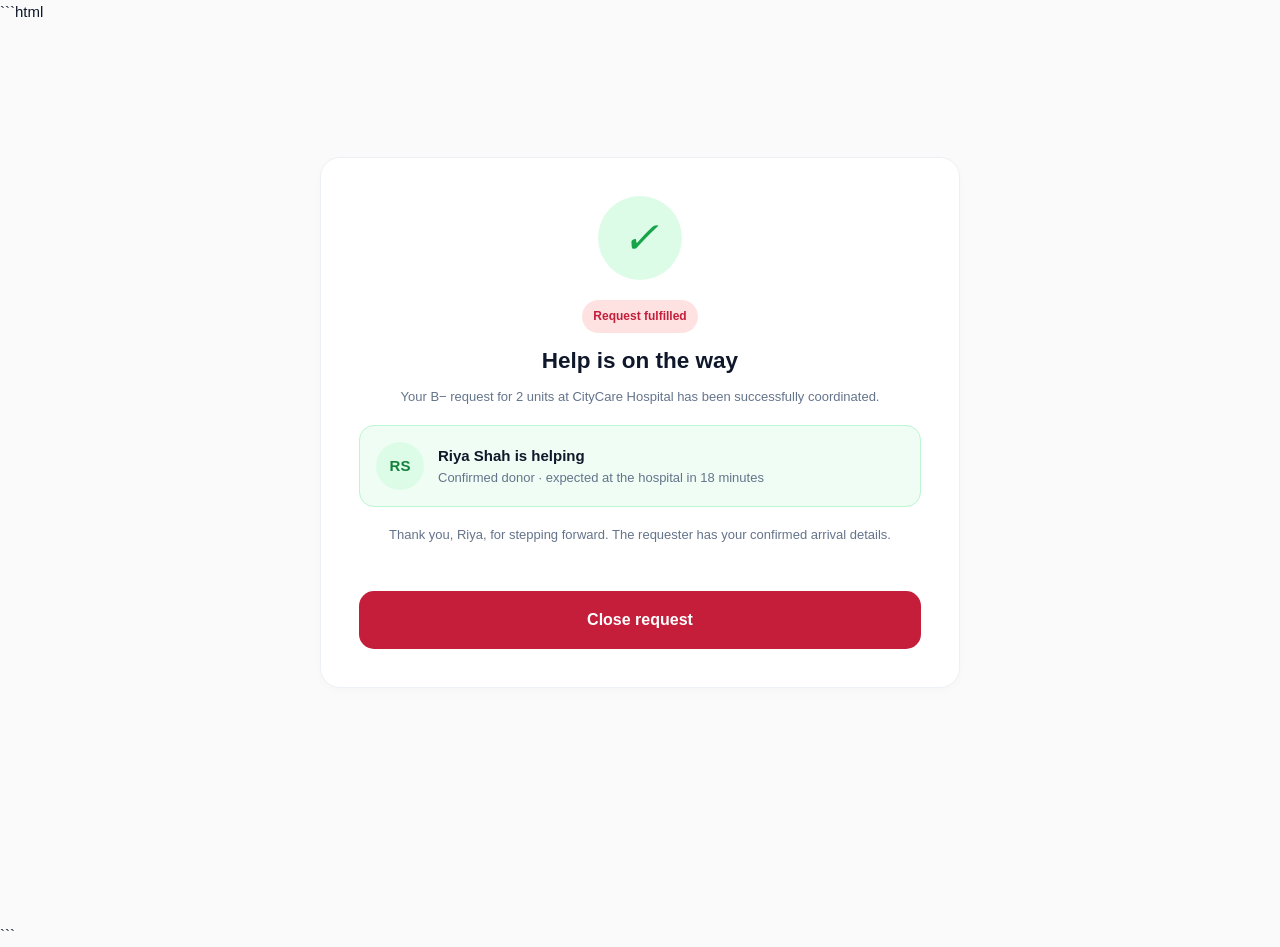
==== request-fulfilled.html @ 5a3f62e6 "added a request-closed,request-created,request-fulfilled with css and html" ====
```html
<!DOCTYPE html>
<html lang="en">

<head>

    <!-- Character encoding for the webpage -->
    <meta charset="UTF-8">

    <!-- Makes the webpage responsive on mobile, tablet, and desktop -->
    <meta name="viewport" content="width=device-width, initial-scale=1.0">

    <!-- Connect the CSS file used to style this page -->
    <link rel="stylesheet" href="request-fulfilled.css">

    <!-- Title displayed in the browser tab -->
    <title>Request Fulfilled | Blood Relay</title>

</head>

<body>

    <!-- Main section of the webpage -->
    <main class="page">

        <!-- Container that keeps the content centered -->
        <div class="container flow-shell">

            <!-- Card containing the request fulfilled information -->
            <section class="card state-card">

                <!-- Success checkmark icon -->
                <i class="success-icon">✓</i>

                <!-- Small label showing the request status -->
                <span class="eyebrow">
                    Request fulfilled
                </span>

                <!-- Main heading -->
                <h1 style="margin: 14px 0 8px;">
                    Help is on the way
                </h1>

                <!-- Message about the blood request -->
                <p class="muted">
                    Your B− request for 2 units at CityCare Hospital
                    has been successfully coordinated.
                </p>

                <!-- Information about the donor -->
                <div class="fulfilled-person">

                    <!-- Donor's initials displayed as an avatar -->
                    <div class="match-avatar">
                        RS
                    </div>

                    <!-- Donor information -->
                    <div>

                        <!-- Donor's name -->
                        <b>
                            Riya Shah is helping
                        </b>

                        <br>

                        <!-- Donor confirmation and arrival information -->
                        <small class="muted">
                            Confirmed donor · expected at the hospital
                            in 18 minutes
                        </small>

                    </div>

                </div>

                <!-- Thank-you message -->
                <p class="tap-note">
                    Thank you, Riya, for stepping forward.
                    The requester has your confirmed arrival details.
                </p>

                <!-- Button to close the blood request -->
                <a
                    class="btn btn-primary flow-primary"
                    href="request-closed.html"
                >
                    Close request
                </a>

            </section>

        </div>

    </main>

</body>

</html>
```
---- request-fulfilled.css ----
/* Page styles: request-fulfilled.html. Shared components and tokens live in styles.css. */
@import url("styles.css");
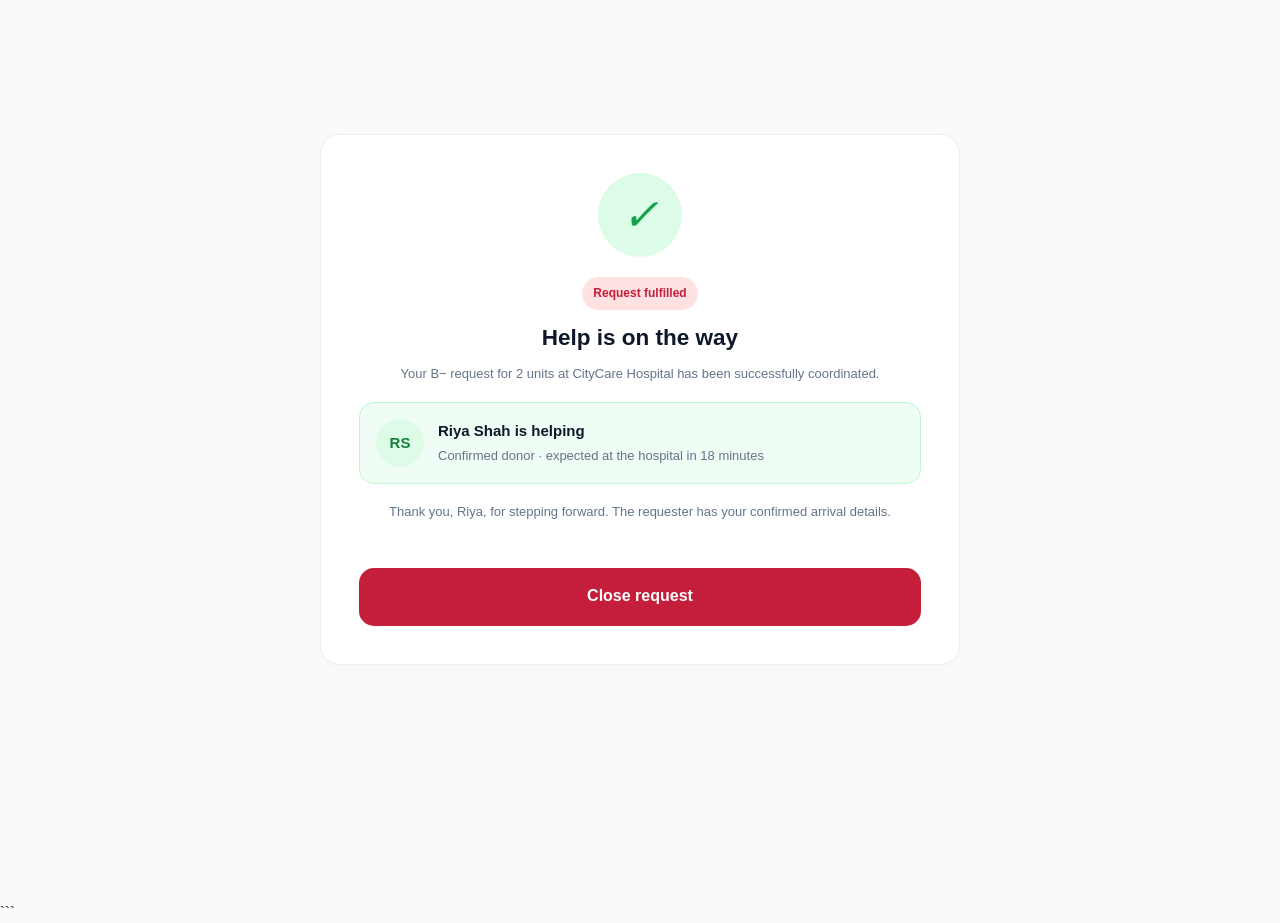
==== commit d7ec3665: "Remove markdown code block from HTML file" ====
--- a/request-fulfilled.html
+++ b/request-fulfilled.html
@@ -1,4 +1,3 @@
-```html
 <!DOCTYPE html>
 <html lang="en">
 
@@ -99,4 +98,4 @@
 </body>
 
 </html>
-```+```
